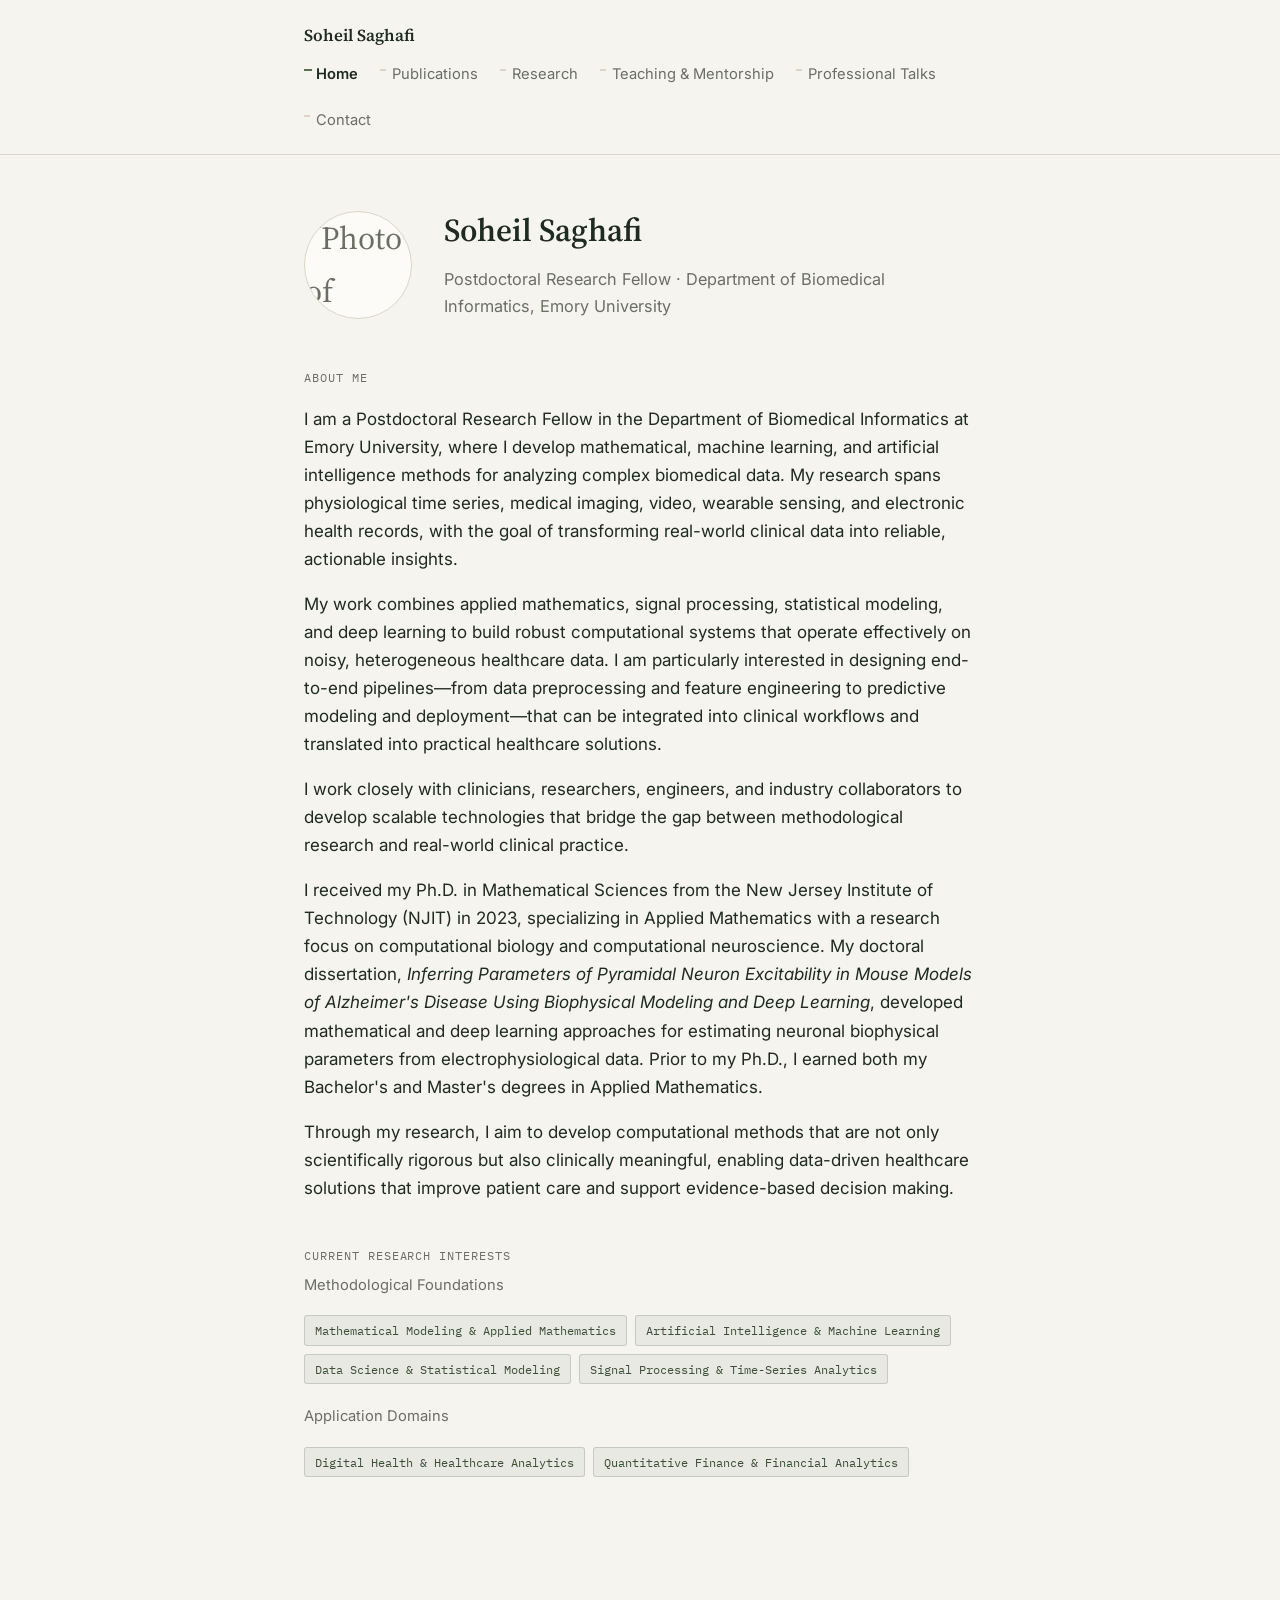
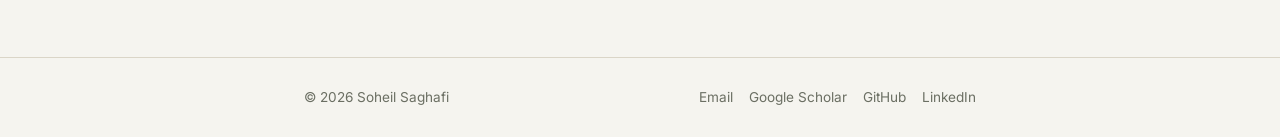
==== index.html @ 26afb975 "Update index.html" ====
<!DOCTYPE html>
<html lang="en">
<head>
<meta charset="UTF-8">
<meta name="viewport" content="width=device-width, initial-scale=1.0">
<title>Soheil Saghafi</title>
<meta name="description" content="Personal academic site of Soheil Saghafi — biography, publications, research, teaching and mentorship, and contact information.">
<link rel="preconnect" href="https://fonts.googleapis.com">
<link href="https://fonts.googleapis.com/css2?family=Source+Serif+4:wght@400;600;700&family=Inter:wght@400;500;600&family=IBM+Plex+Mono:wght@400;500&display=swap" rel="stylesheet">
<link rel="stylesheet" href="style.css">
</head>
<body>

<header class="site-header">
  <div class="nav-wrap">
    <a class="site-name" href="index.html">Soheil Saghafi</a>
    <nav class="site-nav">
      <a href="index.html" class="active">Home</a>
      <a href="publications.html">Publications</a>
      <a href="research.html">Research</a>
      <a href="teaching.html">Teaching &amp; Mentorship</a>
      <a href="talks.html">Professional Talks</a>
      <a href="contact.html">Contact</a>
    </nav>
  </div>
</header>

<main>

  <div class="hero">
    <div class="avatar">
      <img src="photo.jpg" alt="Photo of Soheil Saghafi">
    </div>
    <div>
      <h1>Soheil Saghafi</h1>
      <p class="role">Postdoctoral Research Fellow &middot; Department of Biomedical Informatics, Emory University</p>
    </div>
  </div>

  <section>
    <p class="eyebrow">About Me</p>
    <p>
      I am a Postdoctoral Research Fellow in the Department of Biomedical Informatics
      at Emory University, where I develop mathematical, machine learning, and
      artificial intelligence methods for analyzing complex biomedical data. My
      research spans physiological time series, medical imaging, video, wearable
      sensing, and electronic health records, with the goal of transforming
      real-world clinical data into reliable, actionable insights.
    </p>
    <p>
      My work combines applied mathematics, signal processing, statistical modeling,
      and deep learning to build robust computational systems that operate
      effectively on noisy, heterogeneous healthcare data. I am particularly
      interested in designing end-to-end pipelines&mdash;from data preprocessing and
      feature engineering to predictive modeling and deployment&mdash;that can be
      integrated into clinical workflows and translated into practical healthcare
      solutions.
    </p>
    <p>
      I work closely with clinicians, researchers, engineers, and industry
      collaborators to develop scalable technologies that bridge the gap between
      methodological research and real-world clinical practice.
    </p>
    <p>
      I received my Ph.D. in Mathematical Sciences from the New Jersey Institute of
      Technology (NJIT) in 2023, specializing in Applied Mathematics with a research
      focus on computational biology and computational neuroscience. My doctoral
      dissertation, <em>Inferring Parameters of Pyramidal Neuron Excitability in
      Mouse Models of Alzheimer's Disease Using Biophysical Modeling and Deep
      Learning</em>, developed mathematical and deep learning approaches for
      estimating neuronal biophysical parameters from electrophysiological data.
      Prior to my Ph.D., I earned both my Bachelor's and Master's degrees in
      Applied Mathematics.
    </p>
    <p>
      Through my research, I aim to develop computational methods that are not
      only scientifically rigorous but also clinically meaningful, enabling
      data-driven healthcare solutions that improve patient care and support
      evidence-based decision making.
    </p>
  </section>

  <section>
    <p class="eyebrow">Current Research Interests</p>

    <p class="entry-meta" style="margin-bottom:8px;">Methodological Foundations</p>
    <div class="tag-row">
      <span class="tag">Mathematical Modeling &amp; Applied Mathematics</span>
      <span class="tag">Artificial Intelligence &amp; Machine Learning</span>
      <span class="tag">Data Science &amp; Statistical Modeling</span>
      <span class="tag">Signal Processing &amp; Time-Series Analytics</span>
    </div>

    <p class="entry-meta" style="margin:20px 0 8px;">Application Domains</p>
    <div class="tag-row">
      <span class="tag">Digital Health &amp; Healthcare Analytics</span>
      <span class="tag">Quantitative Finance &amp; Financial Analytics</span>
    </div>
  </section>

</main>

<footer class="site-footer">
  <div class="footer-wrap">
    <span>&copy; <span id="year"></span> Soheil Saghafi</span>
    <span class="footer-links">
      <a href="mailto:soheil.saghafi@emory.edu">Email</a>
      <a href="https://scholar.google.com/citations?user=a5TkFIcAAAAJ&hl=en" target="_blank" rel="noopener">Google Scholar</a>
      <a href="https://github.com/Soheil-Saghafi" target="_blank" rel="noopener">GitHub</a>
      <a href="https://www.linkedin.com/in/soheil-saghafi" target="_blank" rel="noopener">LinkedIn</a>
    </span>
  </div>
</footer>

<script>document.getElementById('year').textContent = new Date().getFullYear();</script>
</body>
</html>
---- style.css ----
/* ===================================================================
   Soheil Saghafi — personal academic site
   Token system:
   Color   — paper #F5F4EF, ink #1E2A22, accent (sage) #5B7052,
             accent-deep #3C4E36, rule #DAD5C7, muted #6B6F63
   Type    — display: 'Source Serif 4' (headings, name)
             body:    'Inter' (paragraphs, nav, UI)
             mono:    'IBM Plex Mono' (labels, eyebrows, dates)
   Layout  — single column, max-width 720px, hairline rules,
             persistent top nav with a left tick-mark on active page
   =================================================================== */

:root {
  --paper: #F5F4EF;
  --paper-raised: #FCFBF8;
  --ink: #1E2A22;
  --muted: #6B6F63;
  --rule: #DAD5C7;
  --accent: #5B7052;
  --accent-deep: #3C4E36;
  --max-w: 720px;
}

* { box-sizing: border-box; }

html {
  -webkit-font-smoothing: antialiased;
  scroll-behavior: smooth;
}

body {
  margin: 0;
  background: var(--paper);
  color: var(--ink);
  font-family: 'Inter', -apple-system, BlinkMacSystemFont, sans-serif;
  font-size: 17px;
  line-height: 1.65;
}

a {
  color: var(--accent-deep);
  text-decoration-color: var(--rule);
  text-underline-offset: 3px;
}
a:hover { color: var(--accent); }
a:focus-visible, button:focus-visible {
  outline: 2px solid var(--accent);
  outline-offset: 3px;
}

h1, h2, h3 {
  font-family: 'Source Serif 4', Georgia, serif;
  font-weight: 600;
  color: var(--ink);
  line-height: 1.2;
  margin: 0 0 0.5em;
}

.eyebrow {
  font-family: 'IBM Plex Mono', monospace;
  font-size: 0.75rem;
  letter-spacing: 0.08em;
  text-transform: uppercase;
  color: var(--muted);
  margin: 0 0 0.6em;
}

/* ---------- layout shell ---------- */
.site-header {
  border-bottom: 1px solid var(--rule);
  background: var(--paper);
  position: sticky;
  top: 0;
  z-index: 10;
}
.nav-wrap {
  max-width: var(--max-w);
  margin: 0 auto;
  padding: 22px 24px;
  display: flex;
  flex-wrap: wrap;
  align-items: baseline;
  justify-content: space-between;
  gap: 12px 24px;
}
.site-name {
  font-family: 'Source Serif 4', serif;
  font-weight: 600;
  font-size: 1.05rem;
  color: var(--ink);
  text-decoration: none;
  white-space: nowrap;
}
nav.site-nav {
  display: flex;
  gap: 22px;
  flex-wrap: wrap;
  font-size: 0.92rem;
}
nav.site-nav a {
  color: var(--muted);
  text-decoration: none;
  position: relative;
  padding-left: 12px;
}
nav.site-nav a::before {
  content: "";
  position: absolute;
  left: 0;
  top: 0.5em;
  width: 6px;
  height: 2px;
  background: var(--rule);
}
nav.site-nav a:hover { color: var(--ink); }
nav.site-nav a.active {
  color: var(--ink);
  font-weight: 600;
}
nav.site-nav a.active::before {
  background: var(--accent);
  width: 8px;
}

main {
  max-width: var(--max-w);
  margin: 0 auto;
  padding: 56px 24px 96px;
}

.site-footer {
  border-top: 1px solid var(--rule);
  margin-top: 40px;
}
.footer-wrap {
  max-width: var(--max-w);
  margin: 0 auto;
  padding: 28px 24px;
  display: flex;
  justify-content: space-between;
  flex-wrap: wrap;
  gap: 12px;
  font-size: 0.85rem;
  color: var(--muted);
}
.footer-links { display: flex; gap: 16px; }
.footer-links a { color: var(--muted); text-decoration: none; }
.footer-links a:hover { color: var(--accent-deep); }

/* ---------- home / hero ---------- */
.hero {
  display: flex;
  gap: 32px;
  align-items: flex-start;
  margin-bottom: 48px;
}
.avatar {
  flex: none;
  width: 108px;
  height: 108px;
  border-radius: 50%;
  background: var(--paper-raised);
  border: 1px solid var(--rule);
  display: flex;
  align-items: center;
  justify-content: center;
  font-family: 'Source Serif 4', serif;
  font-size: 2rem;
  color: var(--muted);
  overflow: hidden;
}
.avatar img {
  width: 100%;
  height: 100%;
  object-fit: cover;
  object-position: center top;
}
.hero h1 { font-size: 2rem; margin-bottom: 0.15em; }
.hero .role { color: var(--muted); font-size: 1.02rem; margin-bottom: 0; }

.tag-row {
  display: flex;
  flex-wrap: wrap;
  gap: 8px;
  margin: 18px 0 8px;
}
.tag {
  font-family: 'IBM Plex Mono', monospace;
  font-size: 0.78rem;
  color: var(--accent-deep);
  background: rgba(91, 112, 82, 0.08);
  border: 1px solid rgba(91, 112, 82, 0.25);
  padding: 4px 10px;
  border-radius: 3px;
}

section { margin-bottom: 44px; }
section > h2 {
  font-size: 1.3rem;
  border-bottom: 1px solid var(--rule);
  padding-bottom: 10px;
  margin-bottom: 18px;
}

/* ---------- entry list (publications / teaching / research) ---------- */
.entry {
  padding: 18px 0;
  border-bottom: 1px solid var(--rule);
  display: grid;
  grid-template-columns: 84px 1fr;
  gap: 18px;
}
.entry:last-child { border-bottom: none; }
.entry-date {
  font-family: 'IBM Plex Mono', monospace;
  font-size: 0.82rem;
  color: var(--muted);
  padding-top: 3px;
}
.entry-title {
  font-weight: 600;
  margin: 0 0 4px;
}
.entry-meta {
  color: var(--muted);
  font-size: 0.92rem;
  margin: 0 0 6px;
}
.entry-desc { margin: 0; font-size: 0.96rem; }
ul.entry-desc {
  padding-left: 1.15em;
  margin: 6px 0 0;
}
ul.entry-desc li { margin-bottom: 4px; }
ul.entry-desc li:last-child { margin-bottom: 0; }
.entry-links { margin-top: 8px; font-size: 0.88rem; display: flex; gap: 14px; }

.placeholder-note {
  font-family: 'IBM Plex Mono', monospace;
  font-size: 0.78rem;
  color: var(--accent-deep);
  background: rgba(91,112,82,0.07);
  border-left: 3px solid var(--accent);
  padding: 10px 14px;
  margin: 0 0 28px;
}

/* ---------- contact ---------- */
.contact-list {
  list-style: none;
  padding: 0;
  margin: 0;
  display: grid;
  gap: 14px;
}
.contact-list li {
  display: flex;
  gap: 14px;
  align-items: baseline;
  padding-bottom: 12px;
  border-bottom: 1px solid var(--rule);
}
.contact-list .label {
  font-family: 'IBM Plex Mono', monospace;
  font-size: 0.78rem;
  color: var(--muted);
  width: 92px;
  flex: none;
  text-transform: uppercase;
  letter-spacing: 0.06em;
}

/* ---------- responsive ---------- */
@media (max-width: 560px) {
  .hero { flex-direction: column; align-items: flex-start; }
  .entry { grid-template-columns: 1fr; gap: 4px; }
  .entry-date { padding-top: 0; }
  nav.site-nav { gap: 14px 18px; }
}

@media (prefers-reduced-motion: reduce) {
  html { scroll-behavior: auto; }
}
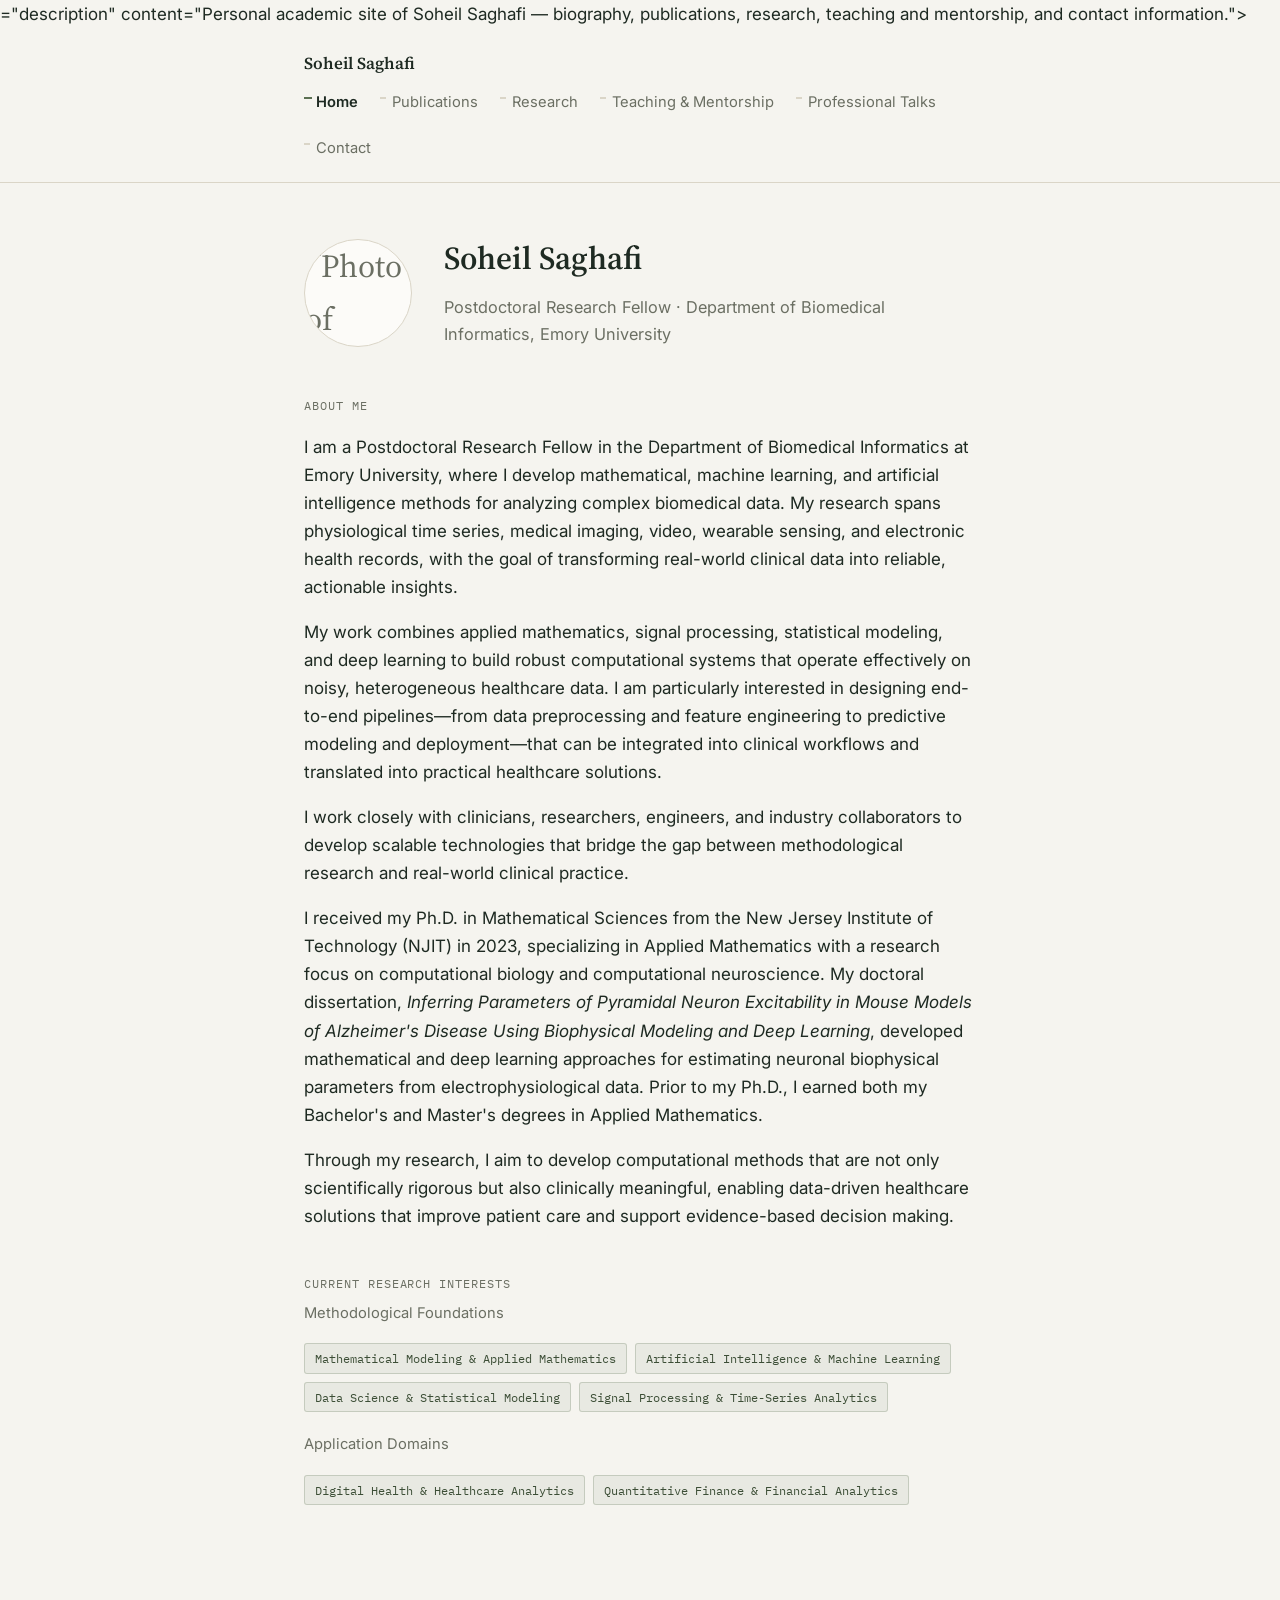
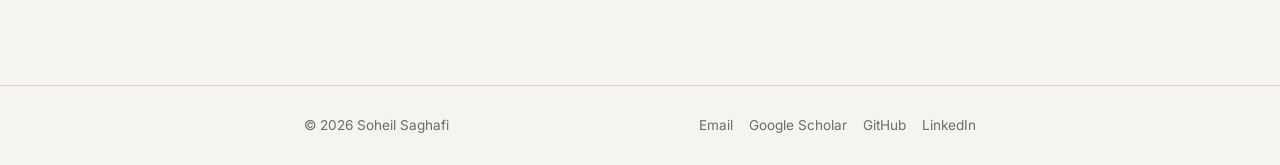
==== commit 65ed7dfd: "Update index.html" ====
--- a/index.html
+++ b/index.html
@@ -3,11 +3,30 @@
 <head>
 <meta charset="UTF-8">
 <meta name="viewport" content="width=device-width, initial-scale=1.0">
-<title>Soheil Saghafi</title>
-<meta name="description" content="Personal academic site of Soheil Saghafi — biography, publications, research, teaching and mentorship, and contact information.">
+<title>Soheil Saghafi | Postdoctoral Research Fellow | Emory University</title>
+
+<meta name="description"
+      content="Official website of Soheil Saghafi, Postdoctoral Research Fellow at Emory University. Research in artificial intelligence, machine learning, biomedical informatics, mathematical modeling, digital health, and quantitative finance.">
+
+<meta name="keywords"
+      content="Soheil Saghafi, Emory University, Biomedical Informatics, Artificial Intelligence, Machine Learning, Mathematical Modeling, Computational Biology, Digital Health, Time Series Analysis, Wearables, Quantitative Finance">
+
+<meta name="author" content="Soheil Saghafi">="description" content="Personal academic site of Soheil Saghafi — biography, publications, research, teaching and mentorship, and contact information.">
+
 <link rel="preconnect" href="https://fonts.googleapis.com">
 <link href="https://fonts.googleapis.com/css2?family=Source+Serif+4:wght@400;600;700&family=Inter:wght@400;500;600&family=IBM+Plex+Mono:wght@400;500&display=swap" rel="stylesheet">
 <link rel="stylesheet" href="style.css">
+
+<!-- Google Analytics (GA4) -->
+<script async src="https://www.googletagmanager.com/gtag/js?id=G-XXXXXXXXXX"></script>
+<script>
+  window.dataLayer = window.dataLayer || [];
+  function gtag(){dataLayer.push(arguments);}
+  gtag('js', new Date());
+
+  gtag('config', 'G-H8VTK8EE1M');
+</script>
+
 </head>
 <body>
 
@@ -47,20 +66,23 @@
       sensing, and electronic health records, with the goal of transforming
       real-world clinical data into reliable, actionable insights.
     </p>
+
     <p>
       My work combines applied mathematics, signal processing, statistical modeling,
       and deep learning to build robust computational systems that operate
       effectively on noisy, heterogeneous healthcare data. I am particularly
-      interested in designing end-to-end pipelines&mdash;from data preprocessing and
-      feature engineering to predictive modeling and deployment&mdash;that can be
+      interested in designing end-to-end pipelines—from data preprocessing and
+      feature engineering to predictive modeling and deployment—that can be
       integrated into clinical workflows and translated into practical healthcare
       solutions.
     </p>
+
     <p>
       I work closely with clinicians, researchers, engineers, and industry
       collaborators to develop scalable technologies that bridge the gap between
       methodological research and real-world clinical practice.
     </p>
+
     <p>
       I received my Ph.D. in Mathematical Sciences from the New Jersey Institute of
       Technology (NJIT) in 2023, specializing in Applied Mathematics with a research
@@ -72,6 +94,7 @@
       Prior to my Ph.D., I earned both my Bachelor's and Master's degrees in
       Applied Mathematics.
     </p>
+
     <p>
       Through my research, I aim to develop computational methods that are not
       only scientifically rigorous but also clinically meaningful, enabling
@@ -112,6 +135,9 @@
   </div>
 </footer>
 
-<script>document.getElementById('year').textContent = new Date().getFullYear();</script>
+<script>
+document.getElementById('year').textContent = new Date().getFullYear();
+</script>
+
 </body>
 </html>
--- a/style.css
+++ b/style.css
@@ -281,3 +281,398 @@
 @media (prefers-reduced-motion: reduce) {
   html { scroll-behavior: auto; }
 }
+
+/* ---------- research areas: clickable accordion cards ---------- */
+.research-accordion {
+  border: 1px solid var(--rule);
+  border-left: 3px solid var(--accent);
+  border-radius: 8px;
+  background: var(--paper-raised);
+  margin-bottom: 20px;
+  overflow: hidden;
+  box-shadow: 0 1px 2px rgba(30,42,34,0.05), 0 3px 10px rgba(30,42,34,0.03);
+  transition: box-shadow 0.2s;
+}
+.research-accordion:hover {
+  box-shadow: 0 2px 4px rgba(30,42,34,0.07), 0 6px 16px rgba(30,42,34,0.05);
+}
+.research-accordion summary {
+  list-style: none;
+  cursor: pointer;
+  padding: 22px 64px 22px 26px;
+  position: relative;
+  display: block;
+  transition: background 0.15s;
+}
+.research-accordion summary::-webkit-details-marker { display: none; }
+.research-accordion summary:hover { background: rgba(91,112,82,0.045); }
+.research-accordion summary:focus-visible {
+  outline: 2px solid var(--accent);
+  outline-offset: -2px;
+}
+.ra-num {
+  display: block;
+  font-family: 'IBM Plex Mono', monospace;
+  font-size: 0.72rem;
+  letter-spacing: 0.08em;
+  color: var(--accent);
+  margin-bottom: 6px;
+}
+.ra-title {
+  display: block;
+  font-family: 'Source Serif 4', serif;
+  font-weight: 600;
+  font-size: 1.18rem;
+  color: var(--ink);
+  margin-bottom: 7px;
+}
+.ra-desc {
+  display: block;
+  font-size: 0.89rem;
+  color: var(--muted);
+  max-width: 62ch;
+  line-height: 1.55;
+}
+.ra-chevron {
+  position: absolute;
+  top: 24px;
+  right: 24px;
+  width: 30px;
+  height: 30px;
+  border-radius: 50%;
+  border: 1px solid var(--rule);
+  background: var(--paper);
+  transition: transform 0.2s, border-color 0.2s, background 0.2s;
+}
+.ra-chevron::before {
+  content: "";
+  position: absolute;
+  top: 50%;
+  left: 50%;
+  width: 8px;
+  height: 8px;
+  border-right: 2px solid var(--muted);
+  border-bottom: 2px solid var(--muted);
+  transform: translate(-65%, -50%) rotate(-45deg);
+}
+.research-accordion:hover .ra-chevron { border-color: var(--accent); }
+.research-accordion[open] .ra-chevron {
+  transform: rotate(90deg);
+  background: var(--accent);
+  border-color: var(--accent);
+}
+.research-accordion[open] .ra-chevron::before {
+  border-color: #fff;
+}
+.research-accordion[open] summary {
+  border-bottom: 1px solid var(--rule);
+  background: rgba(91,112,82,0.045);
+}
+.ra-body {
+  padding: 24px 26px 28px;
+}
+.ra-body p { margin: 0 0 14px; }
+.ra-body p:last-child { margin-bottom: 0; }
+
+.ra-project {
+  border: 1px solid var(--rule);
+  border-radius: 7px;
+  background: var(--paper);
+  margin-top: 14px;
+  overflow: hidden;
+  transition: border-color 0.15s, box-shadow 0.15s;
+}
+.ra-project:first-child {
+  margin-top: 0;
+}
+.ra-project:hover {
+  border-color: #C7C0AD;
+  box-shadow: 0 1px 2px rgba(30,42,34,0.05), 0 4px 12px rgba(30,42,34,0.04);
+}
+.ra-project[open] {
+  border-color: rgba(91,112,82,0.4);
+}
+.ra-project-summary {
+  list-style: none;
+  cursor: pointer;
+  padding: 17px 58px 17px 20px;
+  position: relative;
+  display: flex;
+  align-items: center;
+  min-height: 24px;
+  transition: background 0.15s;
+}
+.ra-project-summary::-webkit-details-marker { display: none; }
+.ra-project-summary:hover { background: rgba(91,112,82,0.045); }
+.ra-project-summary:focus-visible {
+  outline: 2px solid var(--accent);
+  outline-offset: -2px;
+}
+.ra-project[open] .ra-project-summary {
+  background: rgba(91,112,82,0.045);
+  border-bottom: 1px solid var(--rule);
+}
+.ra-project-title {
+  font-family: 'Source Serif 4', serif;
+  font-weight: 600;
+  font-size: 1.02rem;
+  color: var(--ink);
+  line-height: 1.4;
+}
+.ra-project-chevron {
+  position: absolute;
+  top: 50%;
+  right: 16px;
+  transform: translateY(-50%);
+  width: 26px;
+  height: 26px;
+  border-radius: 50%;
+  border: 1px solid var(--rule);
+  background: var(--paper-raised);
+  transition: transform 0.2s, border-color 0.2s, background 0.2s;
+  flex: none;
+}
+.ra-project-chevron::before {
+  content: "";
+  position: absolute;
+  top: 50%;
+  left: 50%;
+  width: 7px;
+  height: 7px;
+  border-right: 2px solid var(--muted);
+  border-bottom: 2px solid var(--muted);
+  transform: translate(-65%, -50%) rotate(-45deg);
+  transition: border-color 0.2s;
+}
+.ra-project:hover .ra-project-chevron { border-color: var(--accent); }
+.ra-project[open] .ra-project-chevron {
+  transform: translateY(-50%) rotate(90deg);
+  background: var(--accent);
+  border-color: var(--accent);
+}
+.ra-project[open] .ra-project-chevron::before {
+  border-color: #fff;
+}
+.ra-project-body {
+  padding: 20px 20px 22px;
+}
+.ra-project-body p:first-child {
+  margin-top: 0;
+}
+.ra-figure {
+  margin-top: 16px;
+  background: var(--paper);
+  border: 1px solid var(--rule);
+  border-radius: 6px;
+  padding: 16px;
+}
+.ra-figure video {
+  width: 100%;
+  max-width: 420px;
+  display: block;
+  margin: 0 auto;
+  border-radius: 4px;
+  background: #000;
+}
+.ra-figure-caption {
+  font-size: 0.82rem;
+  color: var(--muted);
+  margin: 12px 0 0 !important;
+  text-align: center;
+}
+
+.ra-video-row {
+  display: grid;
+  grid-template-columns: 1fr;
+  gap: 28px;
+}
+.ra-video-item {
+  display: flex;
+  flex-direction: column;
+}
+.ra-video-item video {
+  width: 100%;
+  max-width: 560px;
+  margin: 0 auto;
+  display: block;
+  border-radius: 4px;
+  background: #000;
+  border: 1px solid var(--rule);
+}
+.ra-video-label {
+  font-family: 'IBM Plex Mono', monospace;
+  font-size: 0.78rem;
+  letter-spacing: 0.04em;
+  text-transform: uppercase;
+  color: var(--accent-deep);
+  margin: 12px 0 5px;
+  text-align: center;
+}
+.ra-video-caption {
+  font-size: 0.86rem;
+  color: var(--muted);
+  margin: 0;
+  text-align: center;
+  max-width: 560px;
+  margin-left: auto;
+  margin-right: auto;
+  line-height: 1.5;
+}
+
+@media (max-width: 680px) {
+  .ra-video-row {
+    grid-template-columns: 1fr;
+  }
+}
+
+/* ---------- pipeline walkthrough demo ---------- */
+.pipeline-demo {
+  background: var(--paper-raised);
+  border: 1px solid var(--rule);
+  border-radius: 8px;
+  padding: 24px;
+  margin-top: 18px;
+  box-shadow: 0 1px 3px rgba(30,42,34,0.06), 0 4px 14px rgba(30,42,34,0.04);
+}
+.pipeline-steps {
+  display: flex;
+  flex-wrap: wrap;
+  gap: 6px;
+  margin-bottom: 22px;
+  padding-bottom: 18px;
+  border-bottom: 1px solid var(--rule);
+}
+.pipeline-dot {
+  display: flex;
+  align-items: center;
+  gap: 7px;
+  background: transparent;
+  border: 1px solid var(--rule);
+  border-radius: 20px;
+  padding: 5px 13px 5px 5px;
+  font-family: 'Inter', sans-serif;
+  font-size: 0.78rem;
+  color: var(--muted);
+  cursor: pointer;
+  transition: border-color 0.15s, color 0.15s, background 0.15s;
+}
+.pipeline-dot:hover { border-color: var(--accent); }
+.pipeline-dot.done {
+  border-color: rgba(91,112,82,0.35);
+  color: var(--accent-deep);
+}
+.pipeline-dot.active {
+  border-color: var(--accent);
+  background: rgba(91,112,82,0.06);
+  color: var(--ink);
+  font-weight: 600;
+}
+.pipeline-dot-num {
+  display: inline-flex;
+  align-items: center;
+  justify-content: center;
+  width: 19px;
+  height: 19px;
+  border-radius: 50%;
+  background: var(--rule);
+  color: var(--ink);
+  font-family: 'IBM Plex Mono', monospace;
+  font-size: 0.68rem;
+  flex: none;
+}
+.pipeline-dot.done .pipeline-dot-num {
+  background: var(--accent-deep);
+  color: #fff;
+}
+.pipeline-dot.active .pipeline-dot-num {
+  background: var(--accent);
+  color: #fff;
+}
+.pipeline-panel { min-height: 60px; }
+.pipeline-step-title {
+  font-family: 'Source Serif 4', serif;
+  font-weight: 600;
+  font-size: 1.1rem;
+  margin: 0 0 8px;
+}
+.pipeline-step-desc {
+  font-size: 0.9rem;
+  color: var(--muted);
+  margin: 0 0 18px;
+  max-width: 64ch;
+  line-height: 1.6;
+}
+.pipeline-equation {
+  font-family: 'IBM Plex Mono', monospace;
+  font-size: 0.92rem;
+  color: var(--ink);
+  background: var(--paper);
+  border: 1px solid var(--rule);
+  border-radius: 6px;
+  padding: 28px 26px;
+  line-height: 1.7;
+}
+.pipeline-eq-line { white-space: normal; }
+.pipeline-eq-sub {
+  margin-top: 10px;
+  color: var(--muted);
+  font-size: 0.85rem;
+}
+#pipeline-canvas {
+  width: 100%;
+  height: auto;
+  background: var(--paper);
+  border: 1px solid var(--rule);
+  border-radius: 6px;
+  display: block;
+}
+.pipeline-nav {
+  display: flex;
+  justify-content: space-between;
+  margin-top: 20px;
+}
+.pipeline-nav button {
+  font-family: 'Inter', sans-serif;
+  font-size: 0.84rem;
+  font-weight: 600;
+  border-radius: 6px;
+  padding: 9px 20px;
+  cursor: pointer;
+  border: 1px solid transparent;
+  transition: background 0.15s, border-color 0.15s, transform 0.1s, box-shadow 0.15s;
+}
+#pipeline-prev {
+  color: var(--accent-deep);
+  background: var(--paper);
+  border-color: var(--rule);
+}
+#pipeline-prev:hover:not(:disabled) {
+  border-color: var(--accent);
+  background: rgba(91,112,82,0.06);
+}
+#pipeline-next {
+  color: #fff;
+  background: var(--accent);
+  box-shadow: 0 1px 2px rgba(30,42,34,0.15);
+}
+#pipeline-next:hover:not(:disabled) {
+  background: var(--accent-deep);
+  box-shadow: 0 2px 5px rgba(30,42,34,0.2);
+}
+.pipeline-nav button:active:not(:disabled) {
+  transform: translateY(1px);
+}
+.pipeline-nav button:focus-visible {
+  outline: 2px solid var(--accent);
+  outline-offset: 2px;
+}
+.pipeline-nav button:disabled {
+  opacity: 0.35;
+  cursor: default;
+  box-shadow: none;
+}
+
+@media (max-width: 560px) {
+  .pipeline-dot-label { display: none; }
+  .pipeline-equation { padding: 20px 16px; font-size: 0.82rem; }
+}
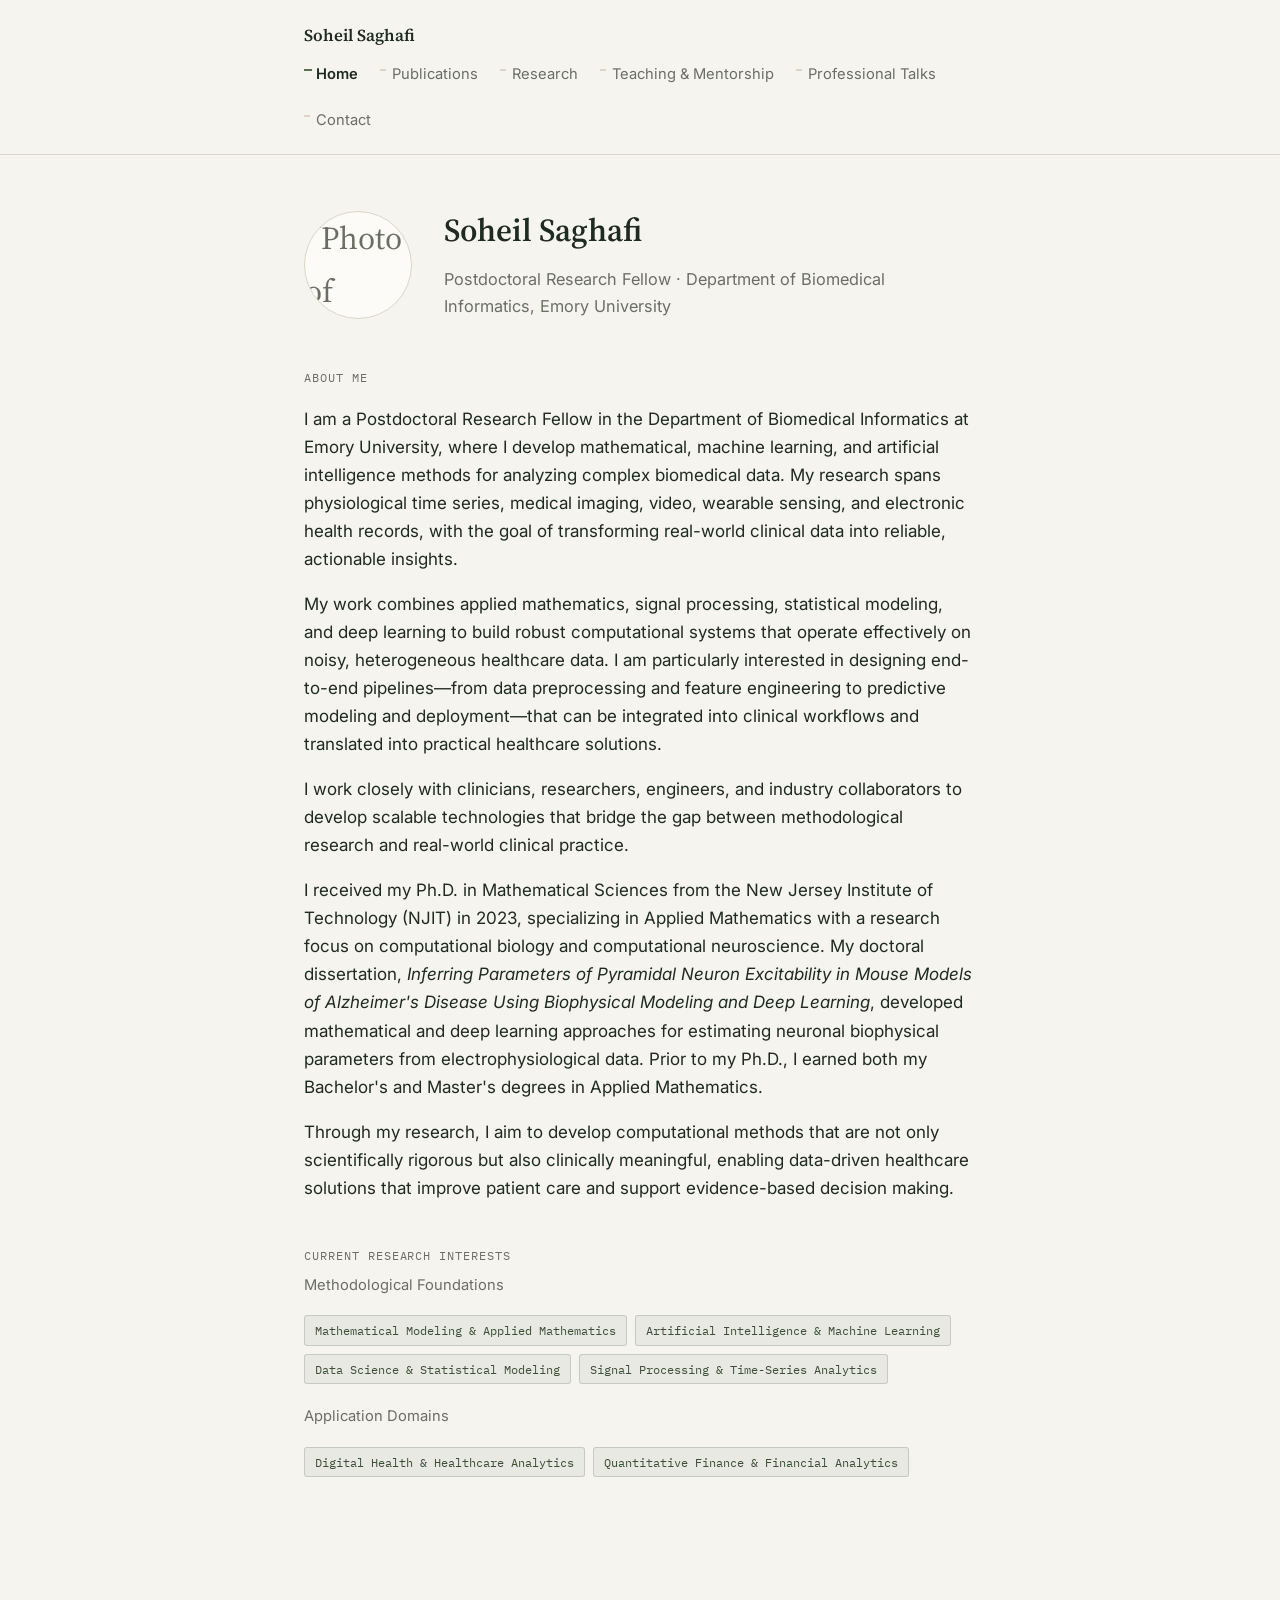
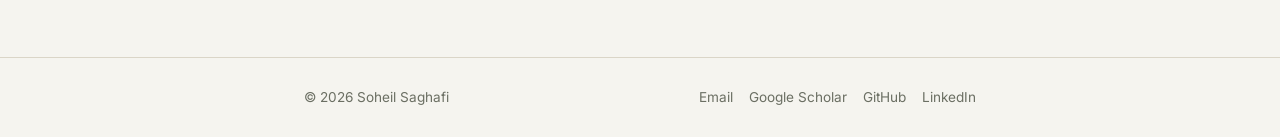
==== commit e7cc9cd8: "Update index.html" ====
--- a/index.html
+++ b/index.html
@@ -3,6 +3,7 @@
 <head>
 <meta charset="UTF-8">
 <meta name="viewport" content="width=device-width, initial-scale=1.0">
+
 <title>Soheil Saghafi | Postdoctoral Research Fellow | Emory University</title>
 
 <meta name="description"
@@ -11,20 +12,23 @@
 <meta name="keywords"
       content="Soheil Saghafi, Emory University, Biomedical Informatics, Artificial Intelligence, Machine Learning, Mathematical Modeling, Computational Biology, Digital Health, Time Series Analysis, Wearables, Quantitative Finance">
 
-<meta name="author" content="Soheil Saghafi">="description" content="Personal academic site of Soheil Saghafi — biography, publications, research, teaching and mentorship, and contact information.">
+<meta name="author" content="Soheil Saghafi">
 
 <link rel="preconnect" href="https://fonts.googleapis.com">
 <link href="https://fonts.googleapis.com/css2?family=Source+Serif+4:wght@400;600;700&family=Inter:wght@400;500;600&family=IBM+Plex+Mono:wght@400;500&display=swap" rel="stylesheet">
 <link rel="stylesheet" href="style.css">
 
 <!-- Google Analytics (GA4) -->
-<script async src="https://www.googletagmanager.com/gtag/js?id=G-XXXXXXXXXX"></script>
+<script async src="https://www.googletagmanager.com/gtag/js?id=G-H8VTK8EE1M"></script>
 <script>
-  window.dataLayer = window.dataLayer || [];
-  function gtag(){dataLayer.push(arguments);}
-  gtag('js', new Date());
+window.dataLayer = window.dataLayer || [];
 
-  gtag('config', 'G-H8VTK8EE1M');
+function gtag() {
+  dataLayer.push(arguments);
+}
+
+gtag('js', new Date());
+gtag('config', 'G-H8VTK8EE1M');
 </script>
 
 </head>
